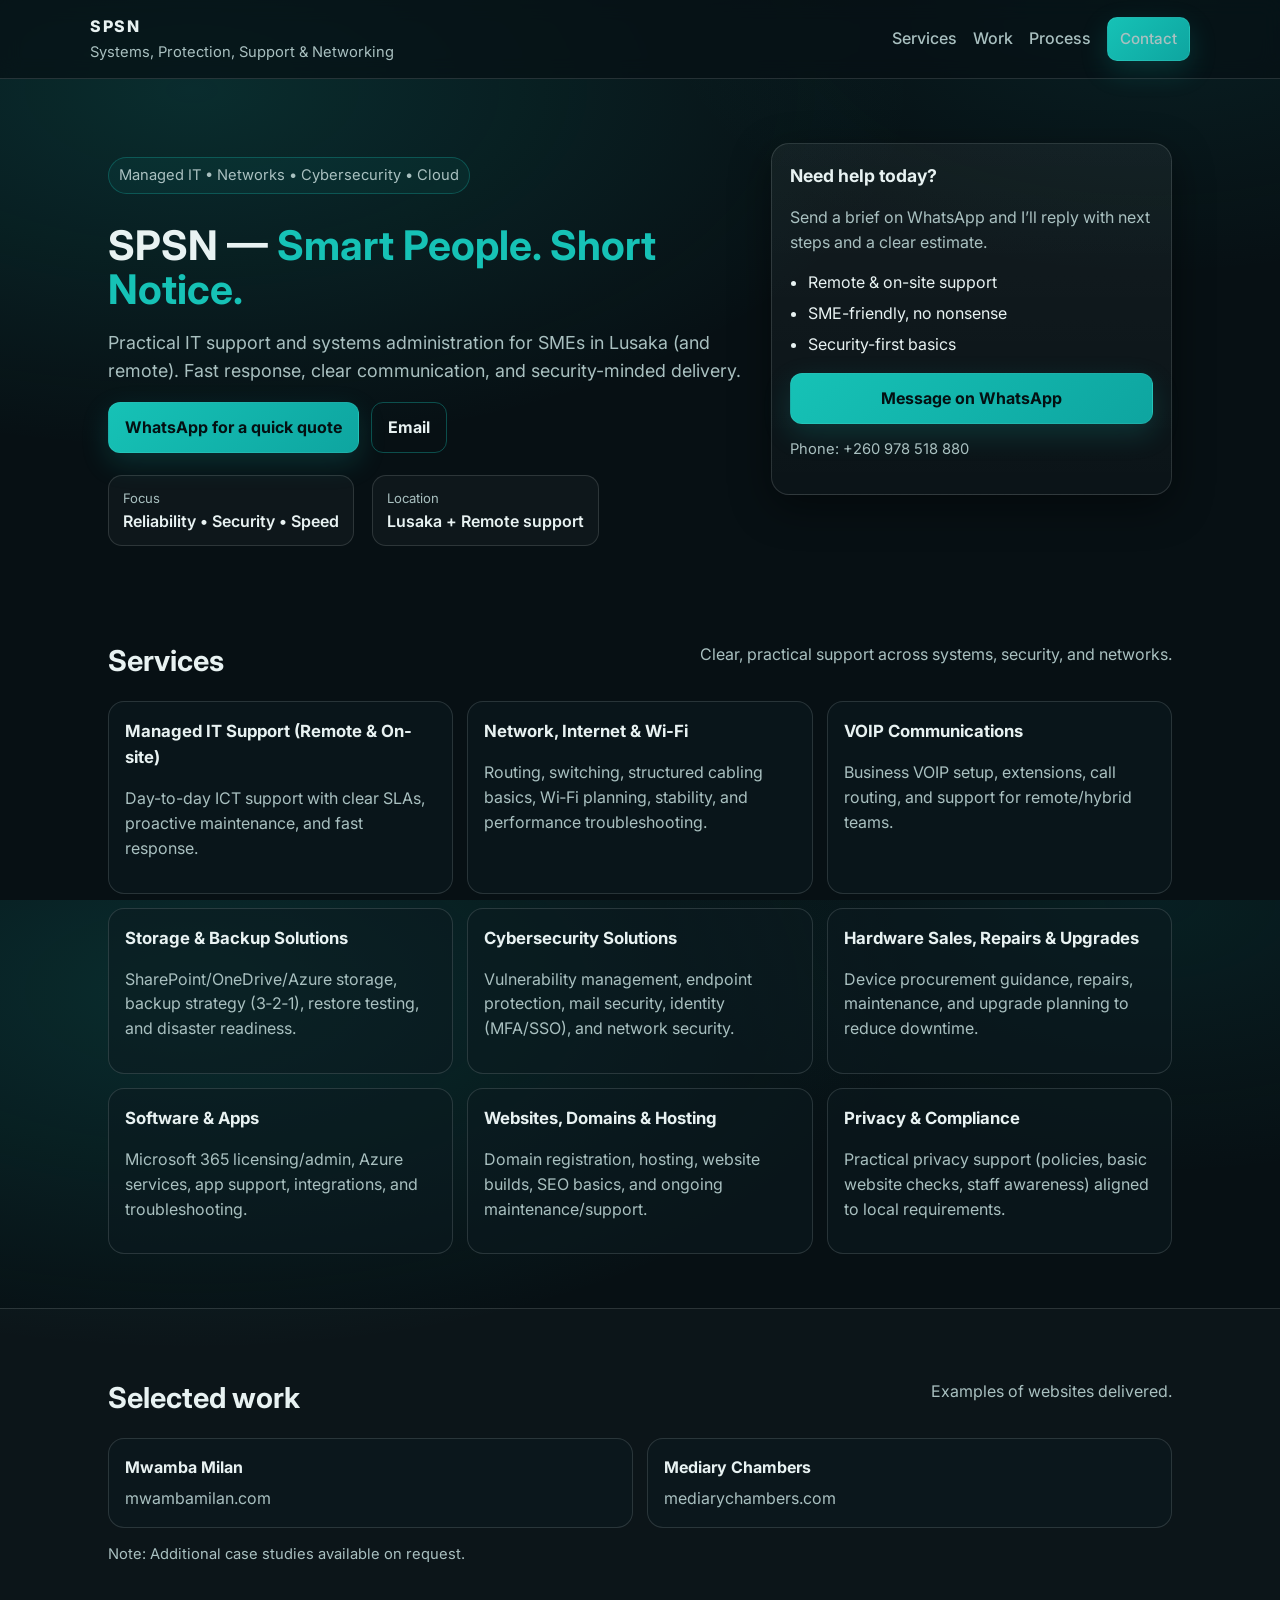
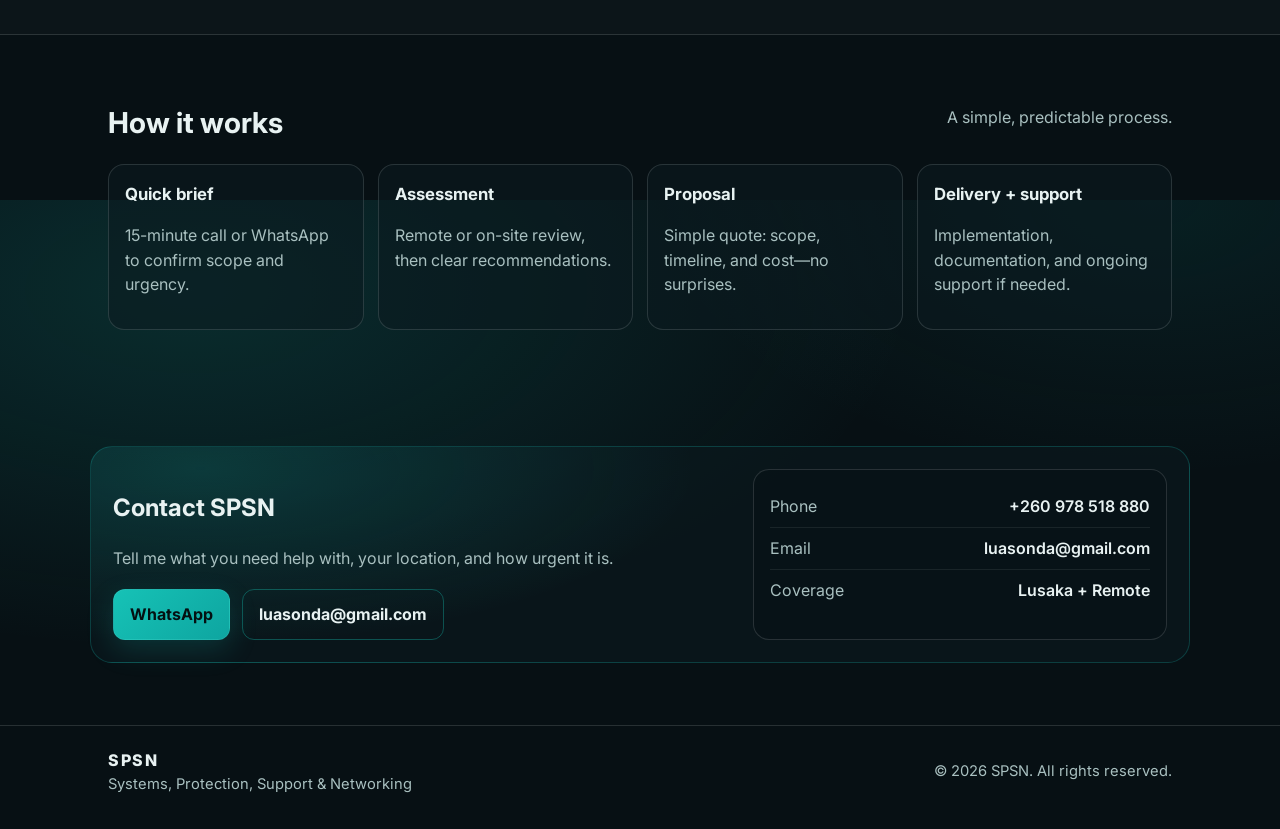
==== index.html @ b17f9116 "Initial SPSN site" ====
<!doctype html>
<html lang="en">
<head>
  <meta charset="utf-8" />
  <meta name="viewport" content="width=device-width, initial-scale=1" />
  <title>SPSN — Systems, Protection, Support & Networking</title>
  <meta name="description" content="SPSN provides managed IT support, networking & Wi‑Fi, VOIP, storage & backups, cybersecurity, hardware repairs, software & apps, websites/hosting, and privacy/compliance services for SMEs in Lusaka and remote." />

  <!-- Open Graph -->
  <meta property="og:title" content="SPSN — Smart People. Short Notice." />
  <meta property="og:description" content="Systems, Protection, Support & Networking. ICT Support • Microsoft 365 • Networks • Security." />
  <meta property="og:type" content="website" />

  <link rel="preconnect" href="https://fonts.googleapis.com" />
  <link rel="preconnect" href="https://fonts.gstatic.com" crossorigin />
  <link href="https://fonts.googleapis.com/css2?family=Inter:wght@400;500;600;700&display=swap" rel="stylesheet" />

  <link rel="stylesheet" href="styles.css" />
</head>
<body>
  <header class="site-header">
    <div class="container header-inner">
      <a class="brand" href="#top" aria-label="SPSN home">
        <span class="brand-mark" aria-hidden="true">SPSN</span>
        <span class="brand-sub">Systems, Protection, Support &amp; Networking</span>
      </a>

      <nav class="nav">
        <a href="#services">Services</a>
        <a href="#work">Work</a>
        <a href="#process">Process</a>
        <a class="btn btn-small" href="#contact">Contact</a>
      </nav>
    </div>
  </header>

  <main id="top">
    <section class="hero">
      <div class="container hero-grid">
        <div>
          <p class="eyebrow">Managed IT • Networks • Cybersecurity • Cloud</p>
          <h1>
            SPSN — <span class="accent">Smart People. Short Notice.</span>
          </h1>
          <p class="lead">
            Practical IT support and systems administration for SMEs in Lusaka (and remote). Fast response, clear communication, and security-minded delivery.
          </p>
          <div class="cta-row">
            <a class="btn" href="https://wa.me/260978518880" target="_blank" rel="noopener">WhatsApp for a quick quote</a>
            <a class="btn btn-ghost" href="mailto:luasonda@gmail.com">Email</a>
          </div>

          <div class="trust">
            <div class="trust-item">
              <div class="trust-kicker">Focus</div>
              <div class="trust-text">Reliability • Security • Speed</div>
            </div>
            <div class="trust-item">
              <div class="trust-kicker">Location</div>
              <div class="trust-text">Lusaka + Remote support</div>
            </div>
          </div>
        </div>

        <div class="hero-card" role="region" aria-label="Quick contact">
          <h2>Need help today?</h2>
          <p class="muted">
            Send a brief on WhatsApp and I’ll reply with next steps and a clear estimate.
          </p>
          <ul class="ticks">
            <li>Remote &amp; on-site support</li>
            <li>SME-friendly, no nonsense</li>
            <li>Security-first basics</li>
          </ul>
          <a class="btn btn-block" href="https://wa.me/260978518880" target="_blank" rel="noopener">Message on WhatsApp</a>
          <p class="micro muted">Phone: +260 978 518 880</p>
        </div>
      </div>
    </section>

    <section id="services" class="section">
      <div class="container">
        <div class="section-head">
          <h2>Services</h2>
          <p class="muted">Clear, practical support across systems, security, and networks.</p>
        </div>

        <div class="grid">
          <article class="card">
            <h3>Managed IT Support (Remote &amp; On-site)</h3>
            <p class="muted">Day-to-day ICT support with clear SLAs, proactive maintenance, and fast response.</p>
          </article>

          <article class="card">
            <h3>Network, Internet &amp; Wi‑Fi</h3>
            <p class="muted">Routing, switching, structured cabling basics, Wi‑Fi planning, stability, and performance troubleshooting.</p>
          </article>

          <article class="card">
            <h3>VOIP Communications</h3>
            <p class="muted">Business VOIP setup, extensions, call routing, and support for remote/hybrid teams.</p>
          </article>

          <article class="card">
            <h3>Storage &amp; Backup Solutions</h3>
            <p class="muted">SharePoint/OneDrive/Azure storage, backup strategy (3‑2‑1), restore testing, and disaster readiness.</p>
          </article>

          <article class="card">
            <h3>Cybersecurity Solutions</h3>
            <p class="muted">Vulnerability management, endpoint protection, mail security, identity (MFA/SSO), and network security.</p>
          </article>

          <article class="card">
            <h3>Hardware Sales, Repairs &amp; Upgrades</h3>
            <p class="muted">Device procurement guidance, repairs, maintenance, and upgrade planning to reduce downtime.</p>
          </article>

          <article class="card">
            <h3>Software &amp; Apps</h3>
            <p class="muted">Microsoft 365 licensing/admin, Azure services, app support, integrations, and troubleshooting.</p>
          </article>

          <article class="card">
            <h3>Websites, Domains &amp; Hosting</h3>
            <p class="muted">Domain registration, hosting, website builds, SEO basics, and ongoing maintenance/support.</p>
          </article>

          <article class="card">
            <h3>Privacy &amp; Compliance</h3>
            <p class="muted">Practical privacy support (policies, basic website checks, staff awareness) aligned to local requirements.</p>
          </article>
        </div>
      </div>
    </section>

    <section id="work" class="section section-alt">
      <div class="container">
        <div class="section-head">
          <h2>Selected work</h2>
          <p class="muted">Examples of websites delivered.</p>
        </div>

        <div class="work-list">
          <a class="work-item" href="https://mwambamilan.com/" target="_blank" rel="noopener">
            <div class="work-title">Mwamba Milan</div>
            <div class="work-link">mwambamilan.com</div>
          </a>
          <a class="work-item" href="https://www.mediarychambers.com" target="_blank" rel="noopener">
            <div class="work-title">Mediary Chambers</div>
            <div class="work-link">mediarychambers.com</div>
          </a>
        </div>

        <p class="micro muted">Note: Additional case studies available on request.</p>
      </div>
    </section>

    <section id="process" class="section">
      <div class="container">
        <div class="section-head">
          <h2>How it works</h2>
          <p class="muted">A simple, predictable process.</p>
        </div>

        <ol class="steps">
          <li>
            <h3>Quick brief</h3>
            <p class="muted">15-minute call or WhatsApp to confirm scope and urgency.</p>
          </li>
          <li>
            <h3>Assessment</h3>
            <p class="muted">Remote or on-site review, then clear recommendations.</p>
          </li>
          <li>
            <h3>Proposal</h3>
            <p class="muted">Simple quote: scope, timeline, and cost—no surprises.</p>
          </li>
          <li>
            <h3>Delivery + support</h3>
            <p class="muted">Implementation, documentation, and ongoing support if needed.</p>
          </li>
        </ol>
      </div>
    </section>

    <section id="contact" class="section section-cta">
      <div class="container cta-box">
        <div>
          <h2>Contact SPSN</h2>
          <p class="muted">Tell me what you need help with, your location, and how urgent it is.</p>
          <div class="cta-row">
            <a class="btn" href="https://wa.me/260978518880" target="_blank" rel="noopener">WhatsApp</a>
            <a class="btn btn-ghost" href="mailto:luasonda@gmail.com">luasonda@gmail.com</a>
          </div>
        </div>

        <div class="contact-card">
          <div class="contact-row"><span class="label">Phone</span><span class="value">+260 978 518 880</span></div>
          <div class="contact-row"><span class="label">Email</span><span class="value">luasonda@gmail.com</span></div>
          <div class="contact-row"><span class="label">Coverage</span><span class="value">Lusaka + Remote</span></div>
        </div>
      </div>
    </section>
  </main>

  <footer class="site-footer">
    <div class="container footer-inner">
      <div>
        <div class="footer-brand">SPSN</div>
        <div class="micro muted">Systems, Protection, Support &amp; Networking</div>
      </div>
      <div class="micro muted">© <span id="year"></span> SPSN. All rights reserved.</div>
    </div>
  </footer>

  <script>
    document.getElementById('year').textContent = new Date().getFullYear();
  </script>
</body>
</html>
---- styles.css ----
:root{
  --bg: #071014;
  --panel: #0b1b20;
  --panel2:#07181c;
  --text: #e8f2f2;
  --muted:#a9c0c0;
  --line: rgba(232,242,242,.14);
  --teal:#16c2b6;
  --teal2:#0ea5a0;
  --shadow: 0 12px 40px rgba(0,0,0,.45);
}

*{box-sizing:border-box}
html,body{height:100%}
body{
  margin:0;
  font-family: Inter, system-ui, -apple-system, Segoe UI, Roboto, Arial, sans-serif;
  background: radial-gradient(1200px 600px at 15% 10%, rgba(22,194,182,.16), transparent 60%),
              radial-gradient(900px 500px at 90% 0%, rgba(14,165,160,.10), transparent 55%),
              var(--bg);
  color:var(--text);
  line-height:1.55;
}

a{color:inherit; text-decoration:none}
.container{max-width:1100px; margin:0 auto; padding:0 18px}

.muted{color:var(--muted)}
.micro{font-size:.92rem}

.site-header{
  position:sticky; top:0; z-index:10;
  background: rgba(7,16,20,.70);
  backdrop-filter: blur(10px);
  border-bottom:1px solid var(--line);
}
.header-inner{
  display:flex; align-items:center; justify-content:space-between;
  padding:14px 0;
  gap:18px;
}
.brand{display:flex; flex-direction:column; gap:2px}
.brand-mark{font-weight:800; letter-spacing:.10em}
.brand-sub{font-size:.92rem; color:var(--muted)}

.nav{display:flex; gap:16px; align-items:center; flex-wrap:wrap; justify-content:flex-end}
.nav a{color:var(--muted); font-weight:500}
.nav a:hover{color:var(--text)}

.btn{
  display:inline-flex; align-items:center; justify-content:center;
  padding:12px 16px;
  border-radius:12px;
  font-weight:700;
  background: linear-gradient(135deg, var(--teal), var(--teal2));
  color:#041012;
  border:1px solid rgba(255,255,255,.06);
  box-shadow: 0 10px 28px rgba(22,194,182,.18);
}
.btn:hover{filter:brightness(1.02)}
.btn:active{transform: translateY(1px)}
.btn-small{padding:9px 12px; border-radius:10px; font-size:.95rem}
.btn-ghost{
  background: transparent;
  color: var(--text);
  border: 1px solid rgba(22,194,182,.35);
  box-shadow:none;
}
.btn-ghost:hover{border-color: rgba(22,194,182,.6)}
.btn-block{width:100%}

.hero{padding:64px 0 26px}
.hero-grid{
  display:grid;
  grid-template-columns: 1.35fr .85fr;
  gap:26px;
  align-items:start;
}

.eyebrow{
  display:inline-block;
  padding:6px 10px;
  border:1px solid rgba(22,194,182,.28);
  border-radius:999px;
  background: rgba(22,194,182,.06);
  color: var(--muted);
  font-size:.92rem;
}

h1{margin:14px 0 10px; font-size:2.55rem; line-height:1.08}
.accent{color: var(--teal)}
.lead{font-size:1.12rem; color:var(--muted); max-width:60ch}

.cta-row{display:flex; gap:12px; flex-wrap:wrap; margin-top:18px}

.trust{
  display:flex; gap:18px; flex-wrap:wrap;
  margin-top:22px;
}
.trust-item{
  padding:12px 14px;
  border:1px solid var(--line);
  border-radius:14px;
  background: rgba(255,255,255,.03);
}
.trust-kicker{font-size:.82rem; color:var(--muted)}
.trust-text{font-weight:600}

.hero-card{
  border:1px solid var(--line);
  border-radius:18px;
  background: linear-gradient(180deg, rgba(255,255,255,.05), rgba(255,255,255,.02));
  padding:18px;
  box-shadow: var(--shadow);
}
.hero-card h2{margin:0 0 6px; font-size:1.1rem}

.ticks{padding-left:18px; margin:12px 0 16px}
.ticks li{margin:6px 0}

.section{padding:54px 0}
.section-alt{background: rgba(255,255,255,.02); border-top:1px solid var(--line); border-bottom:1px solid var(--line)}
.section-cta{padding:62px 0}

.section-head{display:flex; align-items:end; justify-content:space-between; gap:18px; flex-wrap:wrap; margin-bottom:18px}
.section-head h2{margin:0; font-size:1.8rem}

.grid{
  display:grid;
  grid-template-columns: repeat(3, 1fr);
  gap:14px;
}
.card{
  border:1px solid var(--line);
  border-radius:16px;
  padding:16px;
  background: rgba(11,27,32,.55);
}
.card h3{margin:0 0 6px; font-size:1.05rem}

.work-list{display:grid; grid-template-columns: repeat(2, 1fr); gap:14px}
.work-item{
  border:1px solid var(--line);
  border-radius:16px;
  padding:16px;
  background: rgba(11,27,32,.55);
  display:flex; flex-direction:column; gap:6px;
}
.work-item:hover{border-color: rgba(22,194,182,.45)}
.work-title{font-weight:700}
.work-link{color:var(--muted)}

.steps{display:grid; grid-template-columns: repeat(4, 1fr); gap:14px; padding:0; margin:0; list-style:none}
.steps li{border:1px solid var(--line); border-radius:16px; padding:16px; background: rgba(11,27,32,.55)}
.steps h3{margin:0 0 6px; font-size:1.05rem}

.cta-box{
  border:1px solid rgba(22,194,182,.24);
  border-radius:22px;
  background: radial-gradient(900px 320px at 10% 10%, rgba(22,194,182,.18), transparent 55%),
              rgba(11,27,32,.55);
  padding:22px;
  display:grid;
  grid-template-columns: 1.2fr .8fr;
  gap:18px;
}

.contact-card{
  border:1px solid var(--line);
  border-radius:16px;
  padding:16px;
  background: rgba(7,16,20,.35);
}
.contact-row{display:flex; justify-content:space-between; gap:10px; padding:8px 0; border-bottom:1px solid rgba(232,242,242,.08)}
.contact-row:last-child{border-bottom:none}
.label{color:var(--muted)}
.value{font-weight:600}

.site-footer{padding:22px 0 34px; border-top:1px solid var(--line)}
.footer-inner{display:flex; align-items:center; justify-content:space-between; gap:16px; flex-wrap:wrap}
.footer-brand{font-weight:800; letter-spacing:.10em}

@media (max-width: 920px){
  .hero-grid{grid-template-columns:1fr;}
  .grid{grid-template-columns:1fr;}
  .work-list{grid-template-columns:1fr;}
  .steps{grid-template-columns:1fr;}
  .cta-box{grid-template-columns:1fr;}
  h1{font-size:2.15rem}
}
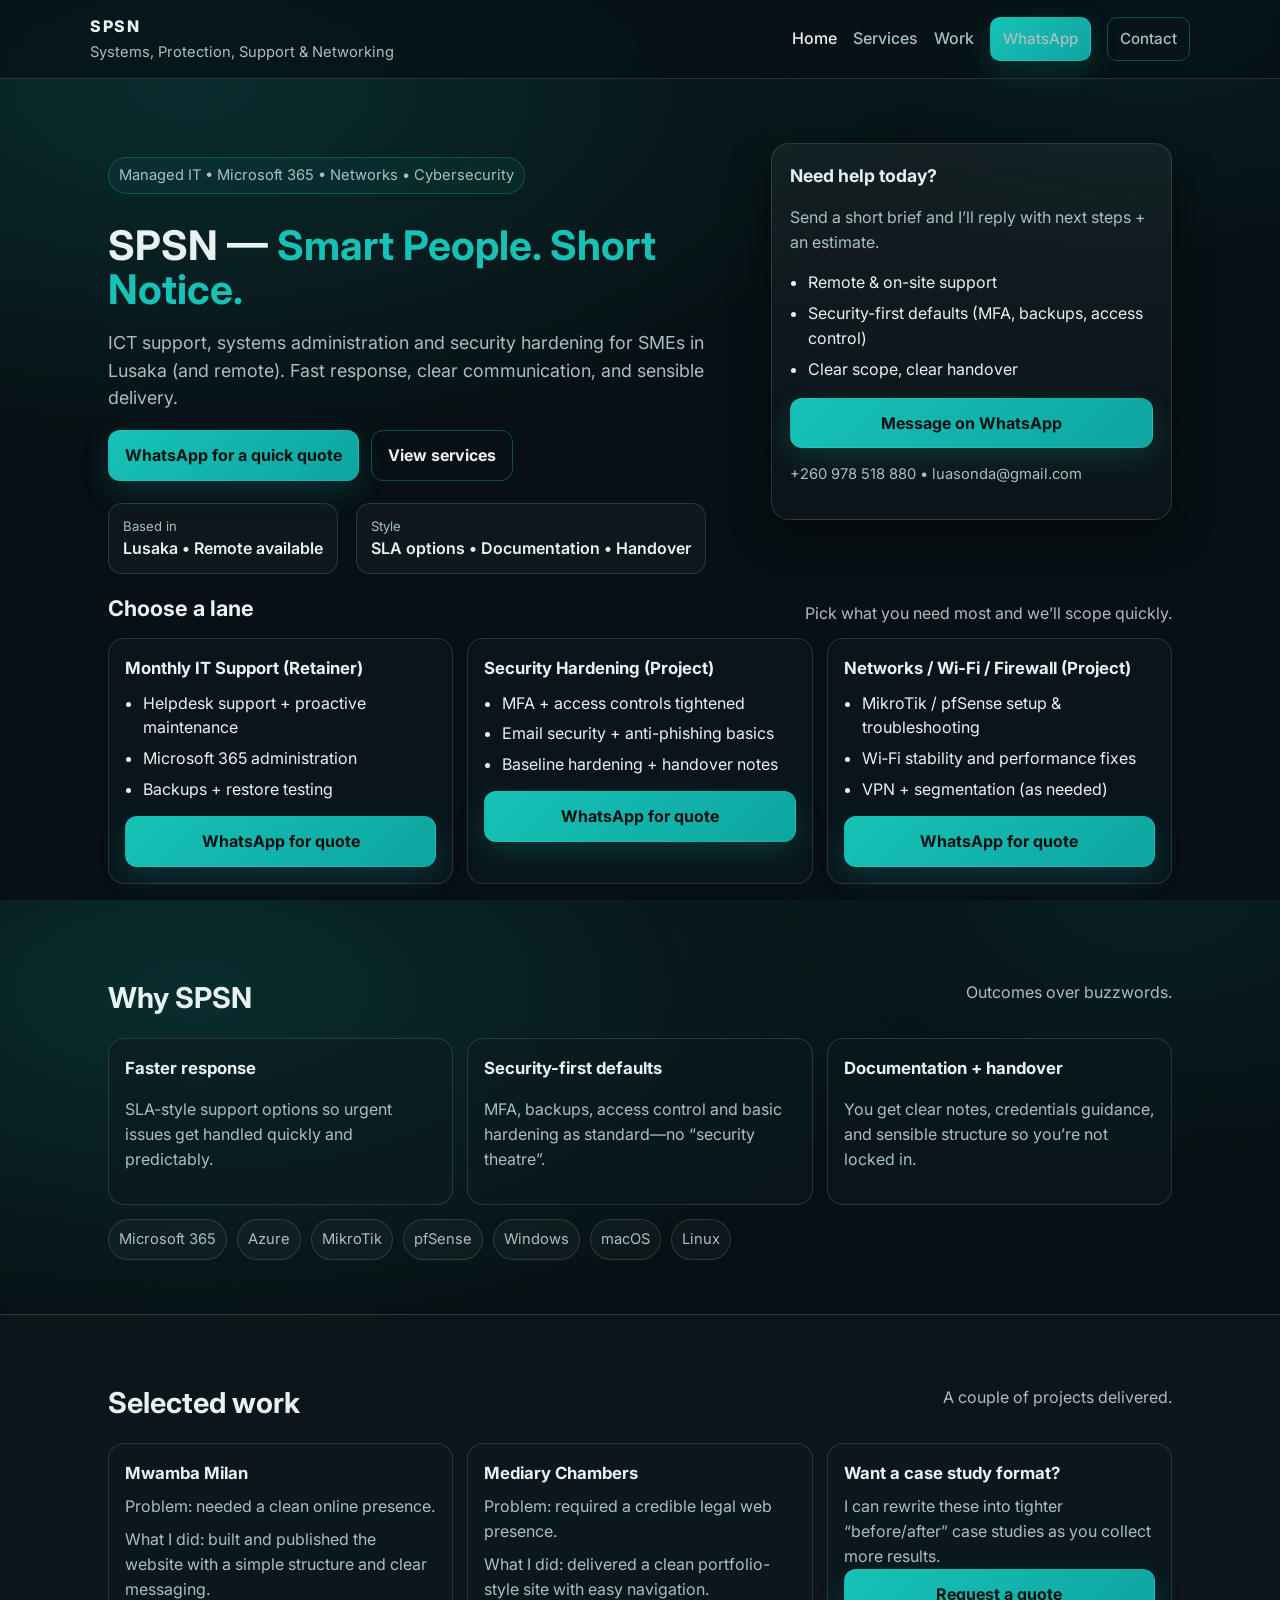
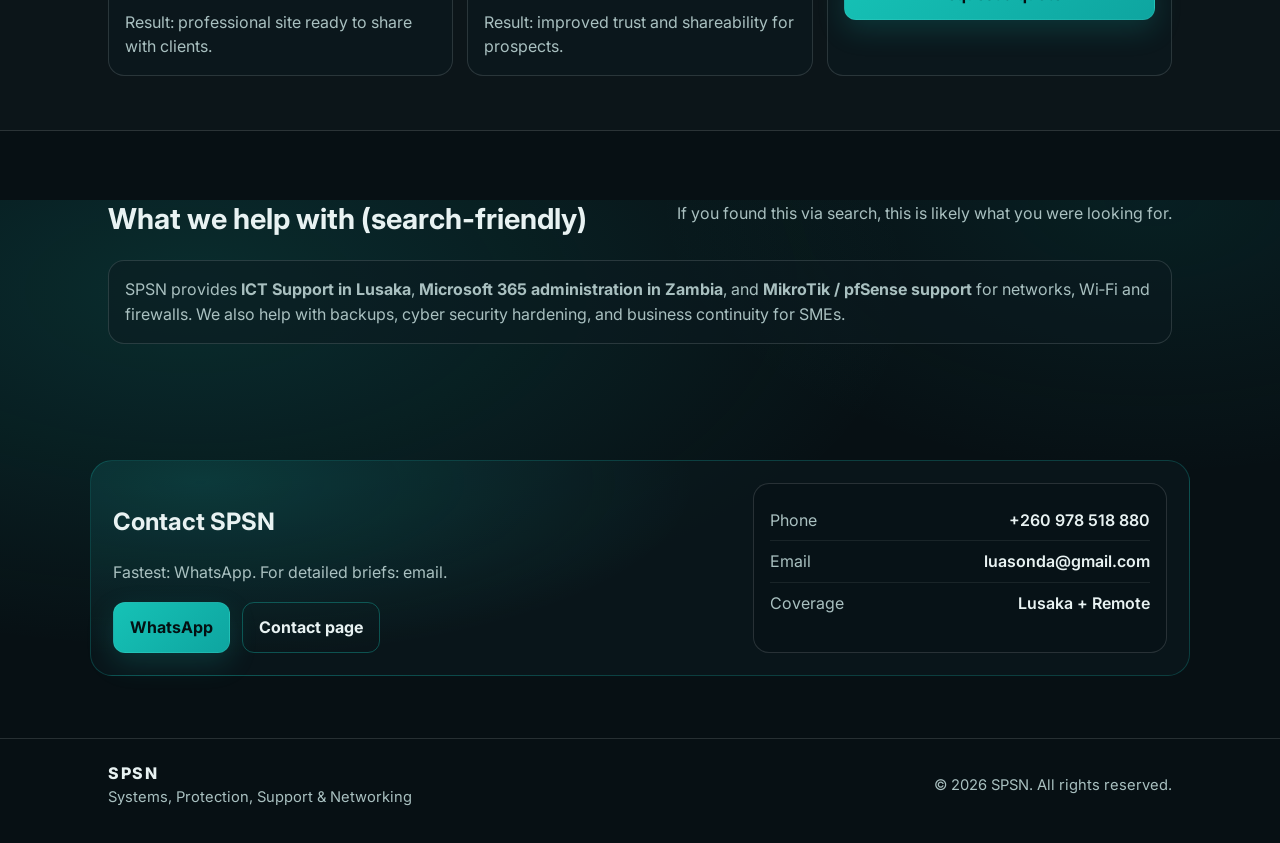
==== commit 993e1e2a: "Add lanes, packages, proof, contact page + 3-page structure" ====
--- a/index.html
+++ b/index.html
@@ -3,12 +3,12 @@
 <head>
   <meta charset="utf-8" />
   <meta name="viewport" content="width=device-width, initial-scale=1" />
-  <title>SPSN — Systems, Protection, Support & Networking</title>
-  <meta name="description" content="SPSN provides managed IT support, networking & Wi‑Fi, VOIP, storage & backups, cybersecurity, hardware repairs, software & apps, websites/hosting, and privacy/compliance services for SMEs in Lusaka and remote." />
+  <title>SPSN — ICT Support, Microsoft 365, Networks & Security (Lusaka)</title>
+  <meta name="description" content="SPSN (Systems, Protection, Support & Networking) provides managed IT support, Microsoft 365 administration, MikroTik/pfSense networking, cybersecurity hardening, backups and business continuity for SMEs in Lusaka, Zambia and remote." />
 
   <!-- Open Graph -->
   <meta property="og:title" content="SPSN — Smart People. Short Notice." />
-  <meta property="og:description" content="Systems, Protection, Support & Networking. ICT Support • Microsoft 365 • Networks • Security." />
+  <meta property="og:description" content="ICT Support in Lusaka • Microsoft 365 admin (Zambia) • MikroTik/pfSense support • Security hardening" />
   <meta property="og:type" content="website" />
 
   <link rel="preconnect" href="https://fonts.googleapis.com" />
@@ -20,16 +20,17 @@
 <body>
   <header class="site-header">
     <div class="container header-inner">
-      <a class="brand" href="#top" aria-label="SPSN home">
+      <a class="brand" href="index.html" aria-label="SPSN home">
         <span class="brand-mark" aria-hidden="true">SPSN</span>
         <span class="brand-sub">Systems, Protection, Support &amp; Networking</span>
       </a>
 
       <nav class="nav">
-        <a href="#services">Services</a>
+        <a class="nav-active" href="index.html">Home</a>
+        <a href="services.html">Services</a>
         <a href="#work">Work</a>
-        <a href="#process">Process</a>
-        <a class="btn btn-small" href="#contact">Contact</a>
+        <a class="btn btn-small" href="https://wa.me/260978518880" target="_blank" rel="noopener">WhatsApp</a>
+        <a class="btn btn-small btn-ghost" href="contact.html">Contact</a>
       </nav>
     </div>
   </header>
@@ -38,98 +39,113 @@
     <section class="hero">
       <div class="container hero-grid">
         <div>
-          <p class="eyebrow">Managed IT • Networks • Cybersecurity • Cloud</p>
+          <p class="eyebrow">Managed IT • Microsoft 365 • Networks • Cybersecurity</p>
           <h1>
             SPSN — <span class="accent">Smart People. Short Notice.</span>
           </h1>
           <p class="lead">
-            Practical IT support and systems administration for SMEs in Lusaka (and remote). Fast response, clear communication, and security-minded delivery.
+            ICT support, systems administration and security hardening for SMEs in Lusaka (and remote). Fast response, clear communication, and sensible delivery.
           </p>
           <div class="cta-row">
             <a class="btn" href="https://wa.me/260978518880" target="_blank" rel="noopener">WhatsApp for a quick quote</a>
-            <a class="btn btn-ghost" href="mailto:luasonda@gmail.com">Email</a>
+            <a class="btn btn-ghost" href="services.html">View services</a>
           </div>
 
           <div class="trust">
             <div class="trust-item">
-              <div class="trust-kicker">Focus</div>
-              <div class="trust-text">Reliability • Security • Speed</div>
+              <div class="trust-kicker">Based in</div>
+              <div class="trust-text">Lusaka • Remote available</div>
             </div>
             <div class="trust-item">
-              <div class="trust-kicker">Location</div>
-              <div class="trust-text">Lusaka + Remote support</div>
+              <div class="trust-kicker">Style</div>
+              <div class="trust-text">SLA options • Documentation • Handover</div>
             </div>
           </div>
         </div>
 
         <div class="hero-card" role="region" aria-label="Quick contact">
           <h2>Need help today?</h2>
-          <p class="muted">
-            Send a brief on WhatsApp and I’ll reply with next steps and a clear estimate.
-          </p>
+          <p class="muted">Send a short brief and I’ll reply with next steps + an estimate.</p>
           <ul class="ticks">
             <li>Remote &amp; on-site support</li>
-            <li>SME-friendly, no nonsense</li>
-            <li>Security-first basics</li>
+            <li>Security-first defaults (MFA, backups, access control)</li>
+            <li>Clear scope, clear handover</li>
           </ul>
           <a class="btn btn-block" href="https://wa.me/260978518880" target="_blank" rel="noopener">Message on WhatsApp</a>
-          <p class="micro muted">Phone: +260 978 518 880</p>
-        </div>
-      </div>
-    </section>
-
-    <section id="services" class="section">
+          <p class="micro muted">+260 978 518 880 • luasonda@gmail.com</p>
+        </div>
+      </div>
+
+      <div class="container" style="margin-top:18px">
+        <div class="section-head" style="margin-bottom:12px">
+          <h2 style="font-size:1.35rem; margin:0">Choose a lane</h2>
+          <p class="muted" style="margin:0">Pick what you need most and we’ll scope quickly.</p>
+        </div>
+
+        <div class="grid lanes">
+          <article class="card lane">
+            <h3>Monthly IT Support (Retainer)</h3>
+            <ul class="ticks">
+              <li>Helpdesk support + proactive maintenance</li>
+              <li>Microsoft 365 administration</li>
+              <li>Backups + restore testing</li>
+            </ul>
+            <a class="btn btn-block" href="https://wa.me/260978518880" target="_blank" rel="noopener">WhatsApp for quote</a>
+          </article>
+
+          <article class="card lane">
+            <h3>Security Hardening (Project)</h3>
+            <ul class="ticks">
+              <li>MFA + access controls tightened</li>
+              <li>Email security + anti-phishing basics</li>
+              <li>Baseline hardening + handover notes</li>
+            </ul>
+            <a class="btn btn-block" href="https://wa.me/260978518880" target="_blank" rel="noopener">WhatsApp for quote</a>
+          </article>
+
+          <article class="card lane">
+            <h3>Networks / Wi‑Fi / Firewall (Project)</h3>
+            <ul class="ticks">
+              <li>MikroTik / pfSense setup & troubleshooting</li>
+              <li>Wi‑Fi stability and performance fixes</li>
+              <li>VPN + segmentation (as needed)</li>
+            </ul>
+            <a class="btn btn-block" href="https://wa.me/260978518880" target="_blank" rel="noopener">WhatsApp for quote</a>
+          </article>
+        </div>
+      </div>
+    </section>
+
+    <section class="section" id="why">
       <div class="container">
         <div class="section-head">
-          <h2>Services</h2>
-          <p class="muted">Clear, practical support across systems, security, and networks.</p>
+          <h2>Why SPSN</h2>
+          <p class="muted">Outcomes over buzzwords.</p>
         </div>
 
         <div class="grid">
           <article class="card">
-            <h3>Managed IT Support (Remote &amp; On-site)</h3>
-            <p class="muted">Day-to-day ICT support with clear SLAs, proactive maintenance, and fast response.</p>
-          </article>
-
-          <article class="card">
-            <h3>Network, Internet &amp; Wi‑Fi</h3>
-            <p class="muted">Routing, switching, structured cabling basics, Wi‑Fi planning, stability, and performance troubleshooting.</p>
-          </article>
-
-          <article class="card">
-            <h3>VOIP Communications</h3>
-            <p class="muted">Business VOIP setup, extensions, call routing, and support for remote/hybrid teams.</p>
-          </article>
-
-          <article class="card">
-            <h3>Storage &amp; Backup Solutions</h3>
-            <p class="muted">SharePoint/OneDrive/Azure storage, backup strategy (3‑2‑1), restore testing, and disaster readiness.</p>
-          </article>
-
-          <article class="card">
-            <h3>Cybersecurity Solutions</h3>
-            <p class="muted">Vulnerability management, endpoint protection, mail security, identity (MFA/SSO), and network security.</p>
-          </article>
-
-          <article class="card">
-            <h3>Hardware Sales, Repairs &amp; Upgrades</h3>
-            <p class="muted">Device procurement guidance, repairs, maintenance, and upgrade planning to reduce downtime.</p>
-          </article>
-
-          <article class="card">
-            <h3>Software &amp; Apps</h3>
-            <p class="muted">Microsoft 365 licensing/admin, Azure services, app support, integrations, and troubleshooting.</p>
-          </article>
-
-          <article class="card">
-            <h3>Websites, Domains &amp; Hosting</h3>
-            <p class="muted">Domain registration, hosting, website builds, SEO basics, and ongoing maintenance/support.</p>
-          </article>
-
-          <article class="card">
-            <h3>Privacy &amp; Compliance</h3>
-            <p class="muted">Practical privacy support (policies, basic website checks, staff awareness) aligned to local requirements.</p>
-          </article>
+            <h3>Faster response</h3>
+            <p class="muted">SLA-style support options so urgent issues get handled quickly and predictably.</p>
+          </article>
+          <article class="card">
+            <h3>Security-first defaults</h3>
+            <p class="muted">MFA, backups, access control and basic hardening as standard—no “security theatre”.</p>
+          </article>
+          <article class="card">
+            <h3>Documentation + handover</h3>
+            <p class="muted">You get clear notes, credentials guidance, and sensible structure so you’re not locked in.</p>
+          </article>
+        </div>
+
+        <div class="chips" style="margin-top:14px">
+          <span class="chip">Microsoft 365</span>
+          <span class="chip">Azure</span>
+          <span class="chip">MikroTik</span>
+          <span class="chip">pfSense</span>
+          <span class="chip">Windows</span>
+          <span class="chip">macOS</span>
+          <span class="chip">Linux</span>
         </div>
       </div>
     </section>
@@ -138,49 +154,43 @@
       <div class="container">
         <div class="section-head">
           <h2>Selected work</h2>
-          <p class="muted">Examples of websites delivered.</p>
-        </div>
-
-        <div class="work-list">
-          <a class="work-item" href="https://mwambamilan.com/" target="_blank" rel="noopener">
-            <div class="work-title">Mwamba Milan</div>
-            <div class="work-link">mwambamilan.com</div>
-          </a>
-          <a class="work-item" href="https://www.mediarychambers.com" target="_blank" rel="noopener">
-            <div class="work-title">Mediary Chambers</div>
-            <div class="work-link">mediarychambers.com</div>
-          </a>
-        </div>
-
-        <p class="micro muted">Note: Additional case studies available on request.</p>
-      </div>
-    </section>
-
-    <section id="process" class="section">
+          <p class="muted">A couple of projects delivered.</p>
+        </div>
+
+        <div class="grid proof">
+          <article class="card">
+            <h3><a href="https://mwambamilan.com/" target="_blank" rel="noopener">Mwamba Milan</a></h3>
+            <p class="muted">Problem: needed a clean online presence.</p>
+            <p class="muted">What I did: built and published the website with a simple structure and clear messaging.</p>
+            <p class="muted">Result: professional site ready to share with clients.</p>
+          </article>
+          <article class="card">
+            <h3><a href="https://www.mediarychambers.com" target="_blank" rel="noopener">Mediary Chambers</a></h3>
+            <p class="muted">Problem: required a credible legal web presence.</p>
+            <p class="muted">What I did: delivered a clean portfolio-style site with easy navigation.</p>
+            <p class="muted">Result: improved trust and shareability for prospects.</p>
+          </article>
+          <article class="card">
+            <h3>Want a case study format?</h3>
+            <p class="muted">I can rewrite these into tighter “before/after” case studies as you collect more results.</p>
+            <a class="btn btn-block" href="contact.html">Request a quote</a>
+          </article>
+        </div>
+      </div>
+    </section>
+
+    <section class="section" id="seo">
       <div class="container">
         <div class="section-head">
-          <h2>How it works</h2>
-          <p class="muted">A simple, predictable process.</p>
-        </div>
-
-        <ol class="steps">
-          <li>
-            <h3>Quick brief</h3>
-            <p class="muted">15-minute call or WhatsApp to confirm scope and urgency.</p>
-          </li>
-          <li>
-            <h3>Assessment</h3>
-            <p class="muted">Remote or on-site review, then clear recommendations.</p>
-          </li>
-          <li>
-            <h3>Proposal</h3>
-            <p class="muted">Simple quote: scope, timeline, and cost—no surprises.</p>
-          </li>
-          <li>
-            <h3>Delivery + support</h3>
-            <p class="muted">Implementation, documentation, and ongoing support if needed.</p>
-          </li>
-        </ol>
+          <h2>What we help with (search-friendly)</h2>
+          <p class="muted">If you found this via search, this is likely what you were looking for.</p>
+        </div>
+
+        <div class="card">
+          <p class="muted" style="margin:0">
+            SPSN provides <strong>ICT Support in Lusaka</strong>, <strong>Microsoft 365 administration in Zambia</strong>, and <strong>MikroTik / pfSense support</strong> for networks, Wi‑Fi and firewalls. We also help with backups, cyber security hardening, and business continuity for SMEs.
+          </p>
+        </div>
       </div>
     </section>
 
@@ -188,10 +198,10 @@
       <div class="container cta-box">
         <div>
           <h2>Contact SPSN</h2>
-          <p class="muted">Tell me what you need help with, your location, and how urgent it is.</p>
+          <p class="muted">Fastest: WhatsApp. For detailed briefs: email.</p>
           <div class="cta-row">
             <a class="btn" href="https://wa.me/260978518880" target="_blank" rel="noopener">WhatsApp</a>
-            <a class="btn btn-ghost" href="mailto:luasonda@gmail.com">luasonda@gmail.com</a>
+            <a class="btn btn-ghost" href="contact.html">Contact page</a>
           </div>
         </div>
 
--- a/styles.css
+++ b/styles.css
@@ -180,9 +180,37 @@
 .footer-inner{display:flex; align-items:center; justify-content:space-between; gap:16px; flex-wrap:wrap}
 .footer-brand{font-weight:800; letter-spacing:.10em}
 
+/* Page helpers */
+.page-hero{padding-top:38px; padding-bottom:10px}
+.nav-active{color: var(--text) !important}
+
+/* Lanes / packs */
+.lanes{grid-template-columns: repeat(3, 1fr);}
+.lane .ticks{margin:10px 0 14px}
+
+.packs{grid-template-columns: repeat(3, 1fr);}
+.pack-top{display:flex; align-items:flex-start; justify-content:space-between; gap:10px; margin-bottom:8px}
+.pack-price{font-weight:700; color: var(--text); opacity: .92; white-space: nowrap}
+
+/* Proof cards */
+.proof{grid-template-columns: repeat(3, 1fr);}
+.proof p{margin:8px 0 0}
+
+/* Chips */
+.chips{display:flex; flex-wrap:wrap; gap:10px}
+.chip{border:1px solid var(--line); background: rgba(255,255,255,.03); padding:8px 10px; border-radius:999px; color: var(--muted); font-size:.92rem}
+
+/* Contact page */
+.contact-grid{grid-template-columns: repeat(3, 1fr);}
+.copy-row{display:flex; align-items:center; justify-content:space-between; gap:10px; margin-top:12px; padding-top:12px; border-top:1px solid rgba(232,242,242,.10)}
+
 @media (max-width: 920px){
   .hero-grid{grid-template-columns:1fr;}
   .grid{grid-template-columns:1fr;}
+  .lanes{grid-template-columns:1fr;}
+  .packs{grid-template-columns:1fr;}
+  .proof{grid-template-columns:1fr;}
+  .contact-grid{grid-template-columns:1fr;}
   .work-list{grid-template-columns:1fr;}
   .steps{grid-template-columns:1fr;}
   .cta-box{grid-template-columns:1fr;}
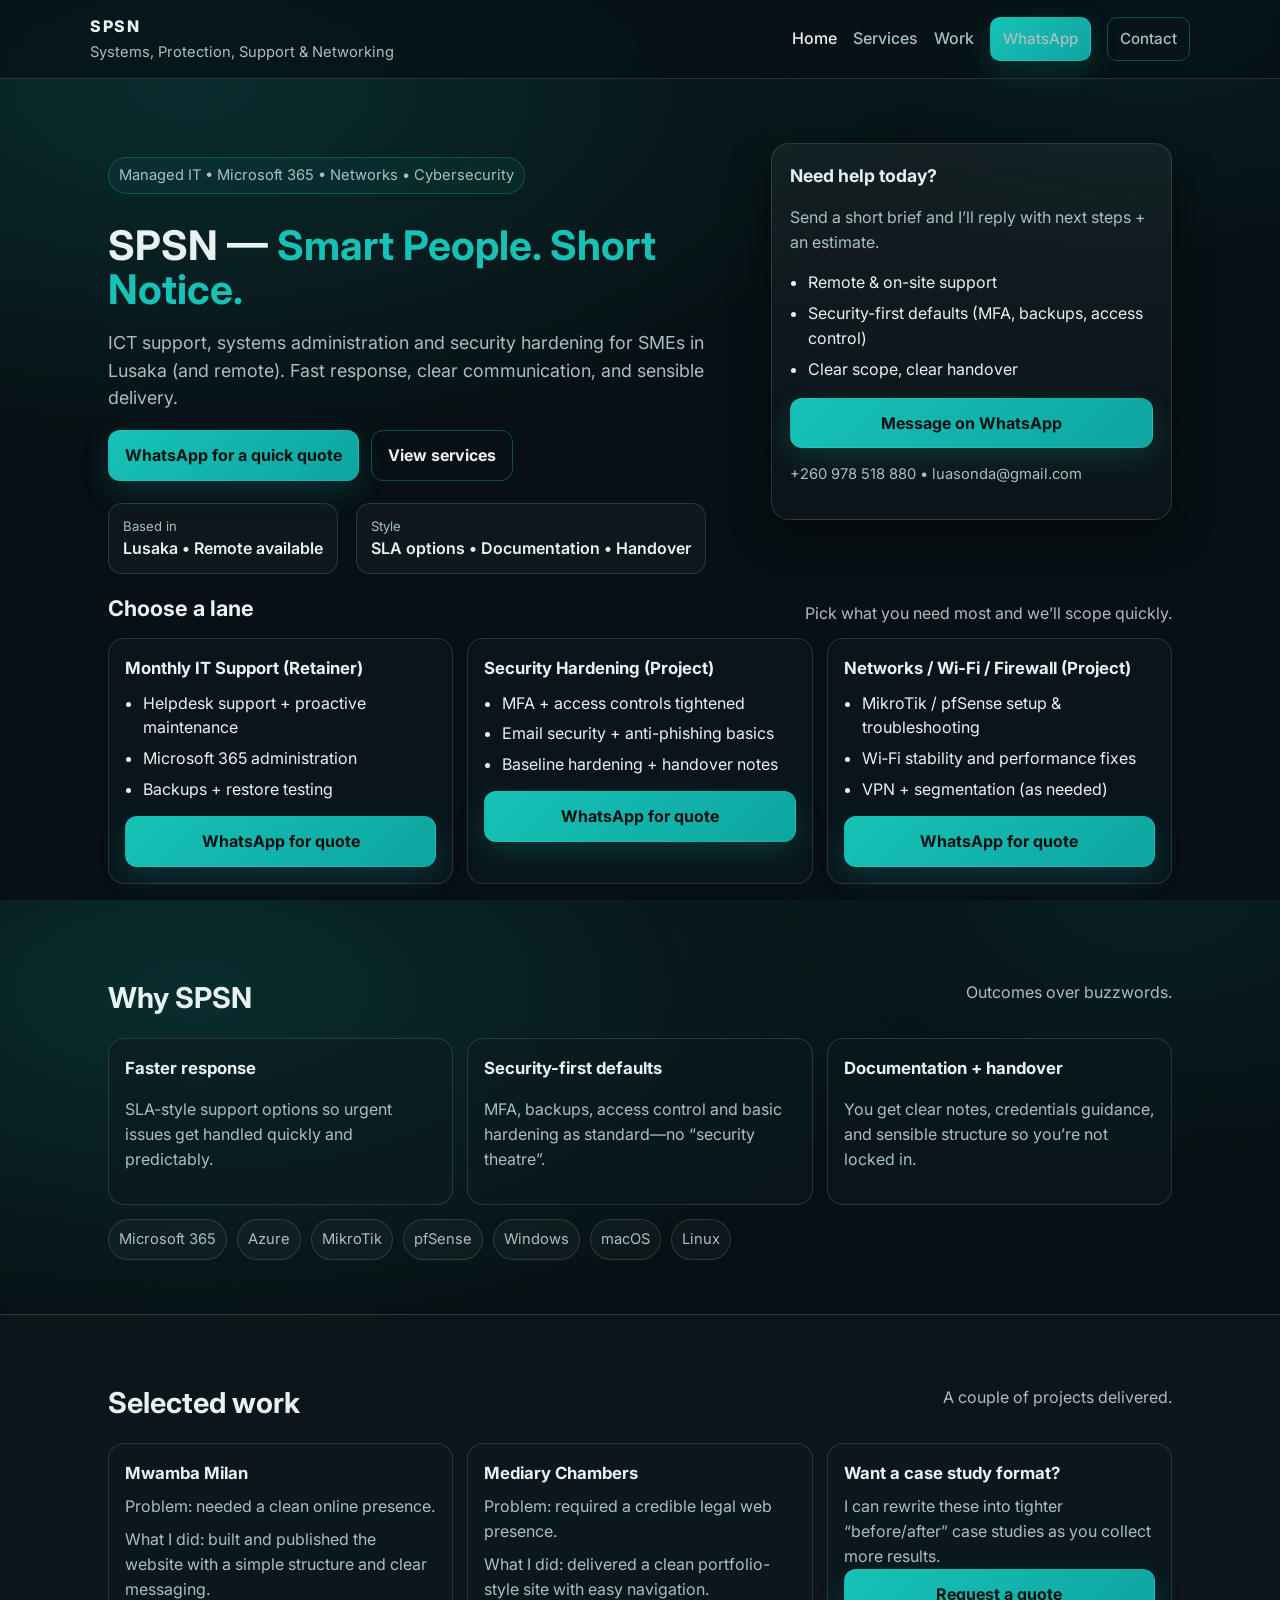
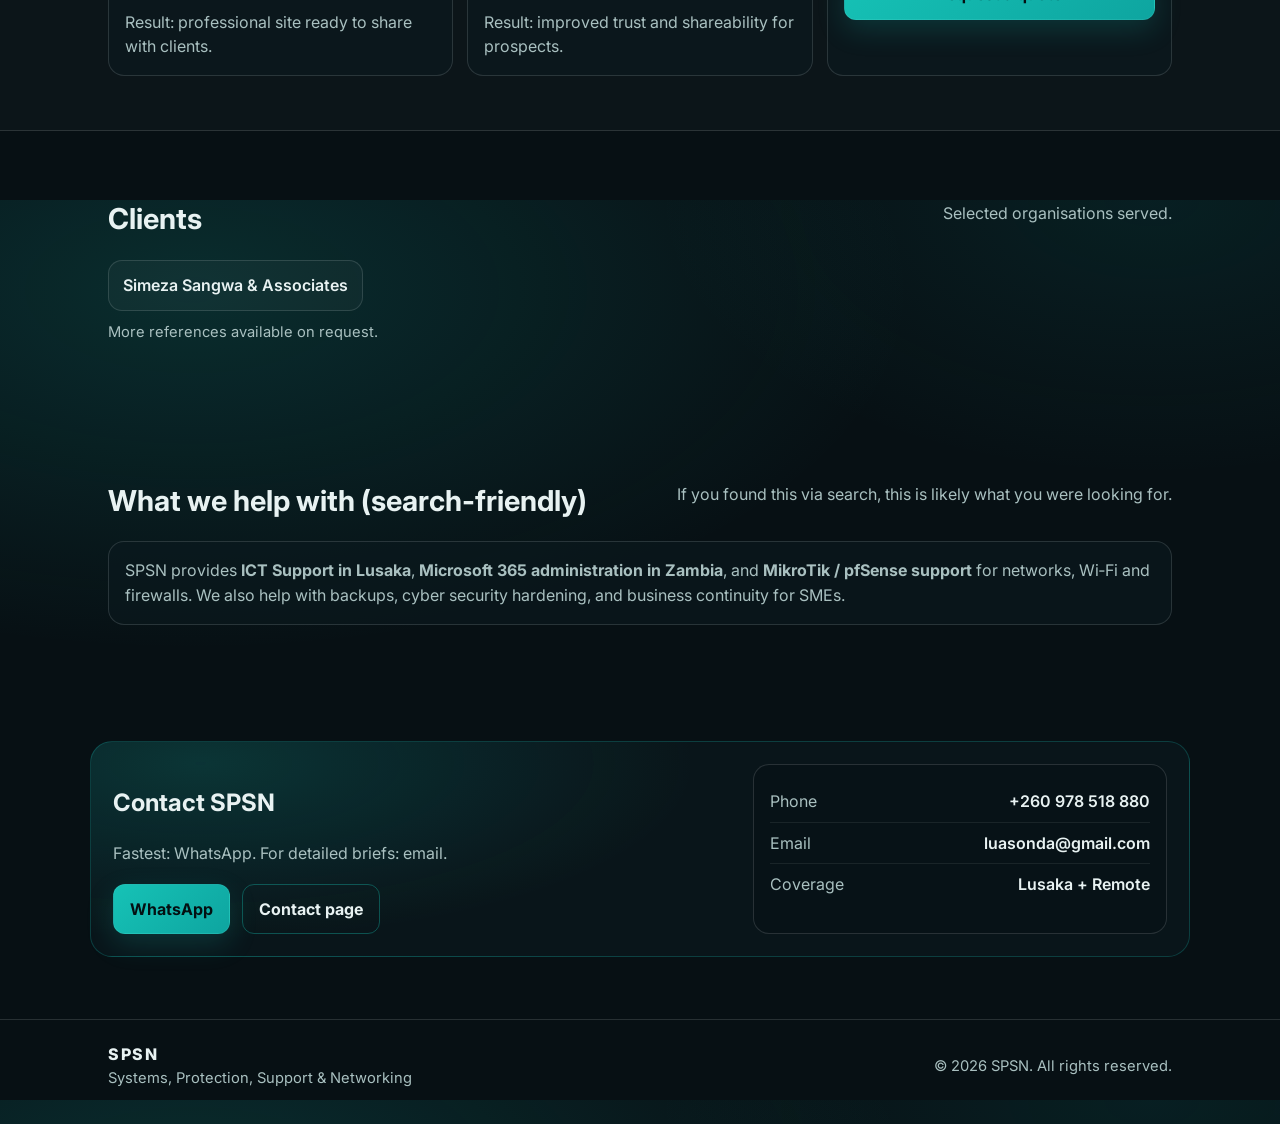
==== commit 9876b833: "Add client list (Simeza Sangwa & Associates)" ====
--- a/index.html
+++ b/index.html
@@ -179,6 +179,21 @@
       </div>
     </section>
 
+    <section class="section" id="clients">
+      <div class="container">
+        <div class="section-head">
+          <h2>Clients</h2>
+          <p class="muted">Selected organisations served.</p>
+        </div>
+
+        <div class="client-list">
+          <div class="client-item">Simeza Sangwa &amp; Associates</div>
+        </div>
+
+        <p class="micro muted" style="margin-top:10px">More references available on request.</p>
+      </div>
+    </section>
+
     <section class="section" id="seo">
       <div class="container">
         <div class="section-head">
--- a/styles.css
+++ b/styles.css
@@ -203,6 +203,10 @@
 /* Contact page */
 .contact-grid{grid-template-columns: repeat(3, 1fr);}
 .copy-row{display:flex; align-items:center; justify-content:space-between; gap:10px; margin-top:12px; padding-top:12px; border-top:1px solid rgba(232,242,242,.10)}
+
+/* Clients */
+.client-list{display:flex; flex-wrap:wrap; gap:12px}
+.client-item{border:1px solid var(--line); background: rgba(255,255,255,.03); padding:12px 14px; border-radius:14px; font-weight:600}
 
 @media (max-width: 920px){
   .hero-grid{grid-template-columns:1fr;}
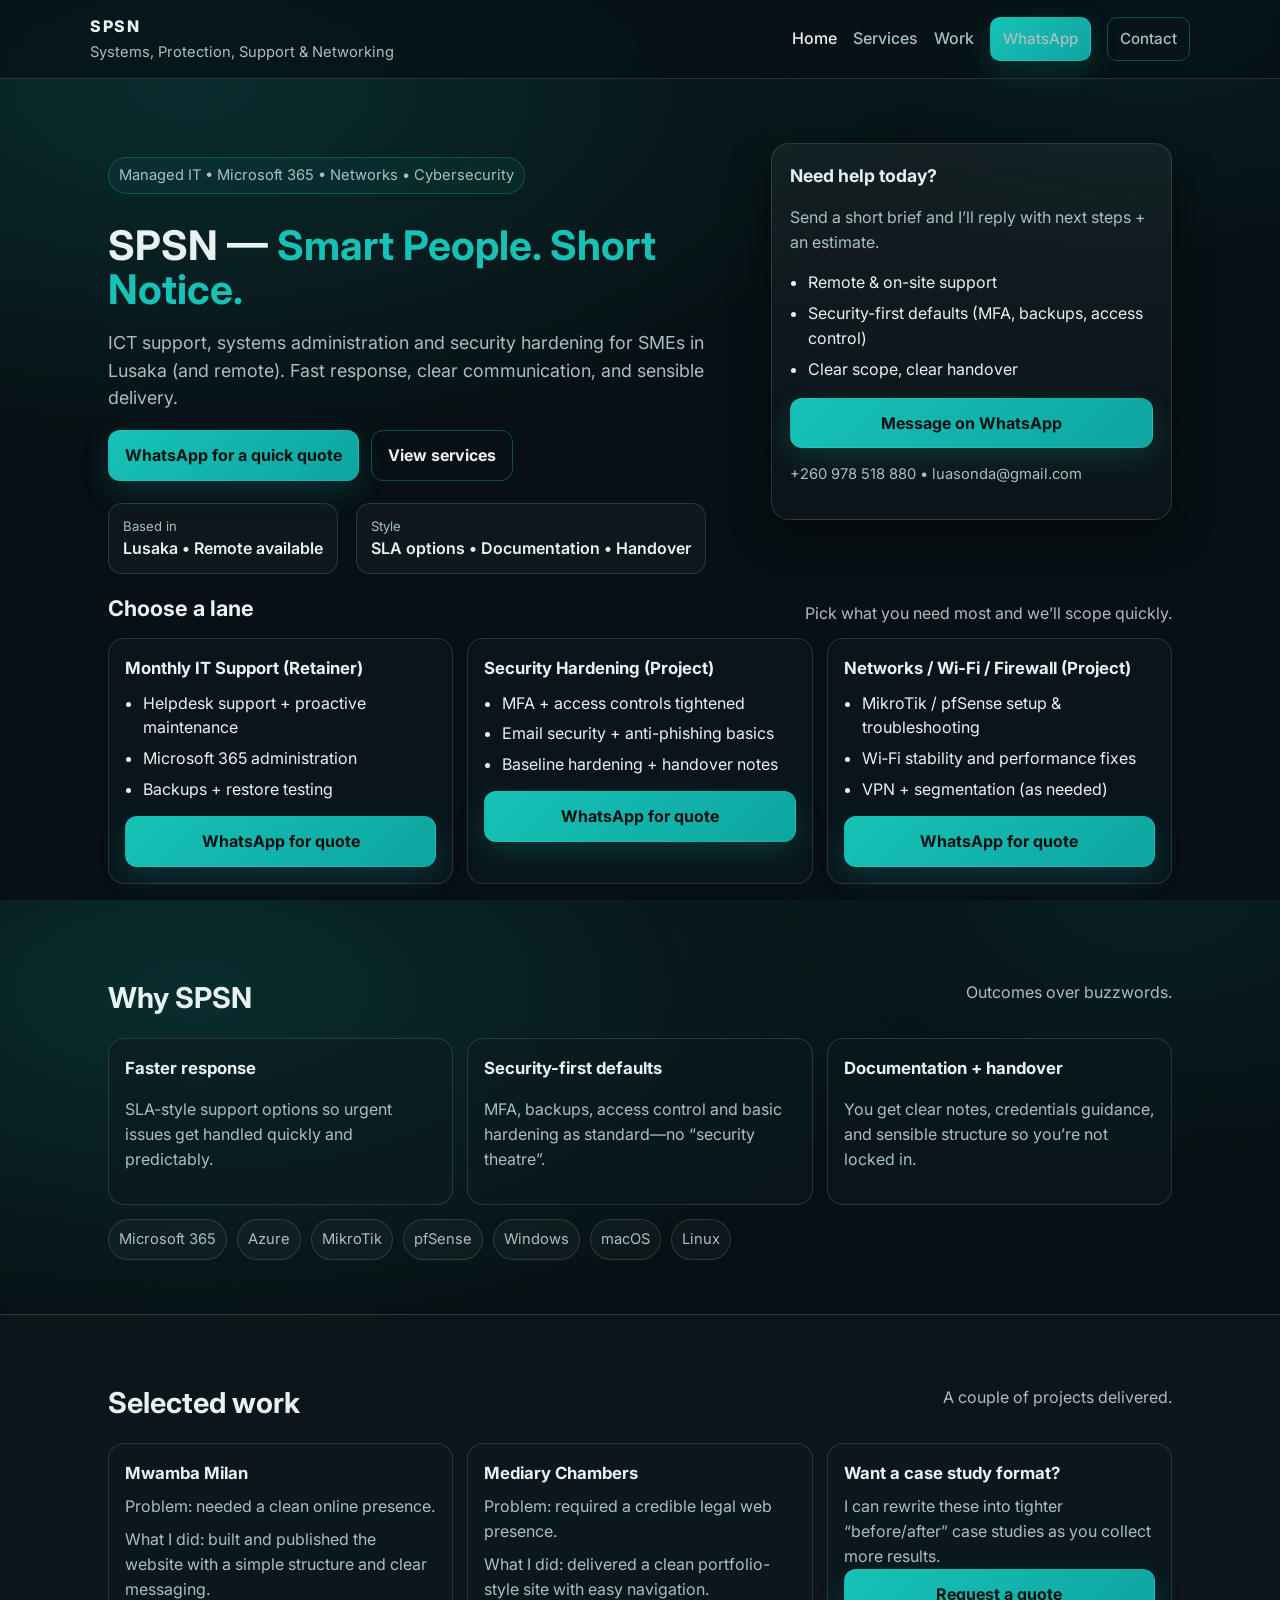
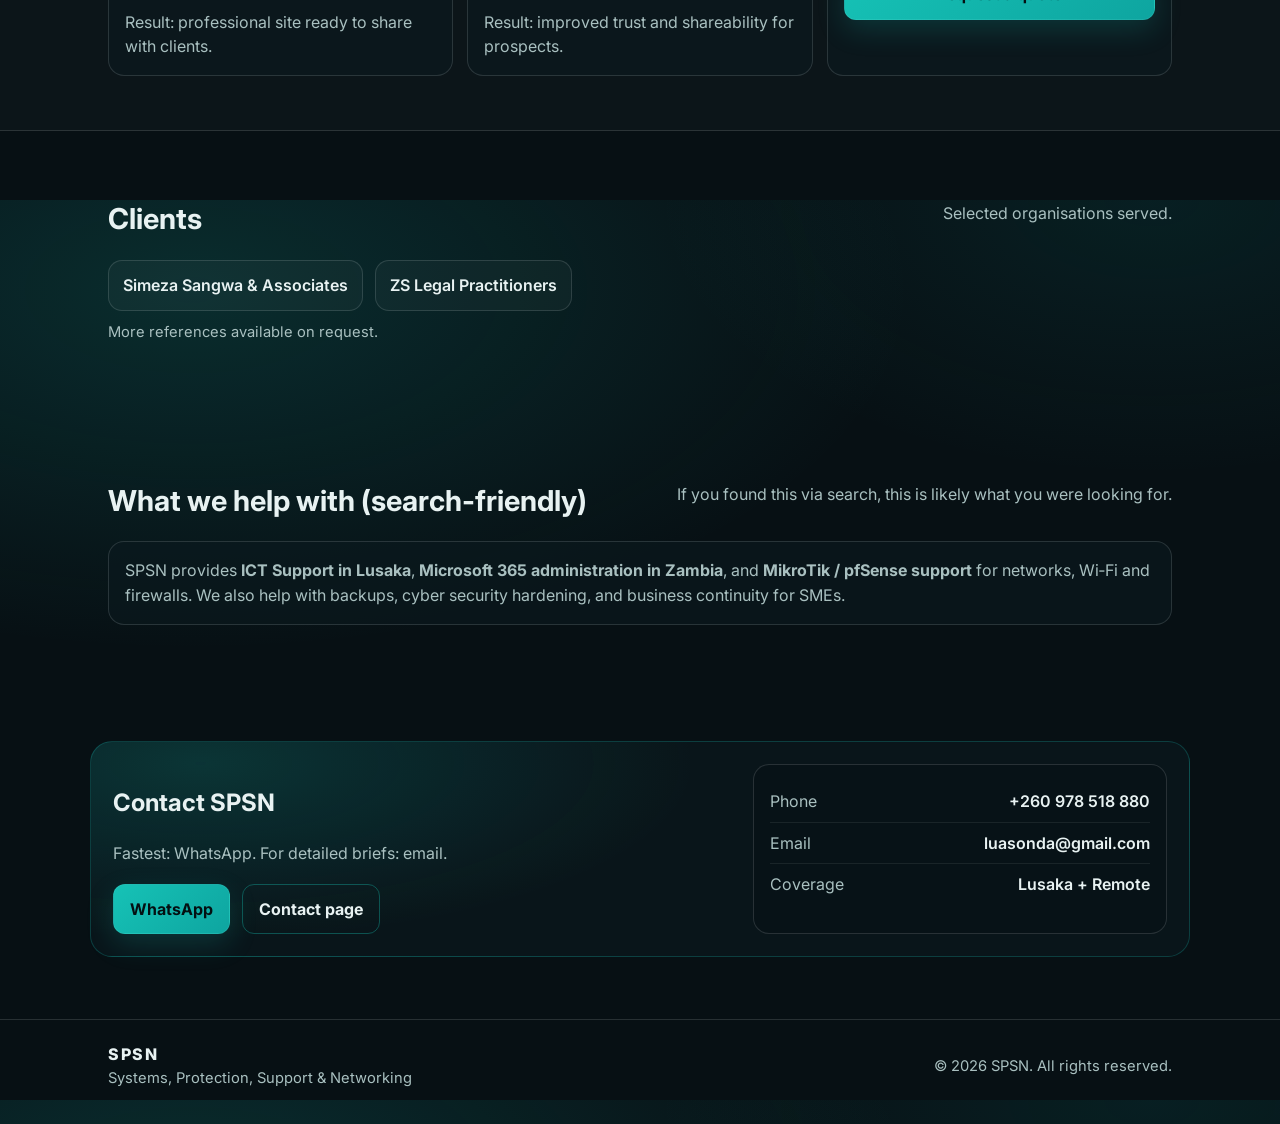
==== commit 8f2e6939: "Add client: ZS Legal Practitioners" ====
--- a/index.html
+++ b/index.html
@@ -188,6 +188,7 @@
 
         <div class="client-list">
           <div class="client-item">Simeza Sangwa &amp; Associates</div>
+          <a class="client-item" href="https://zslegalpractitioners.com/" target="_blank" rel="noopener">ZS Legal Practitioners</a>
         </div>
 
         <p class="micro muted" style="margin-top:10px">More references available on request.</p>
